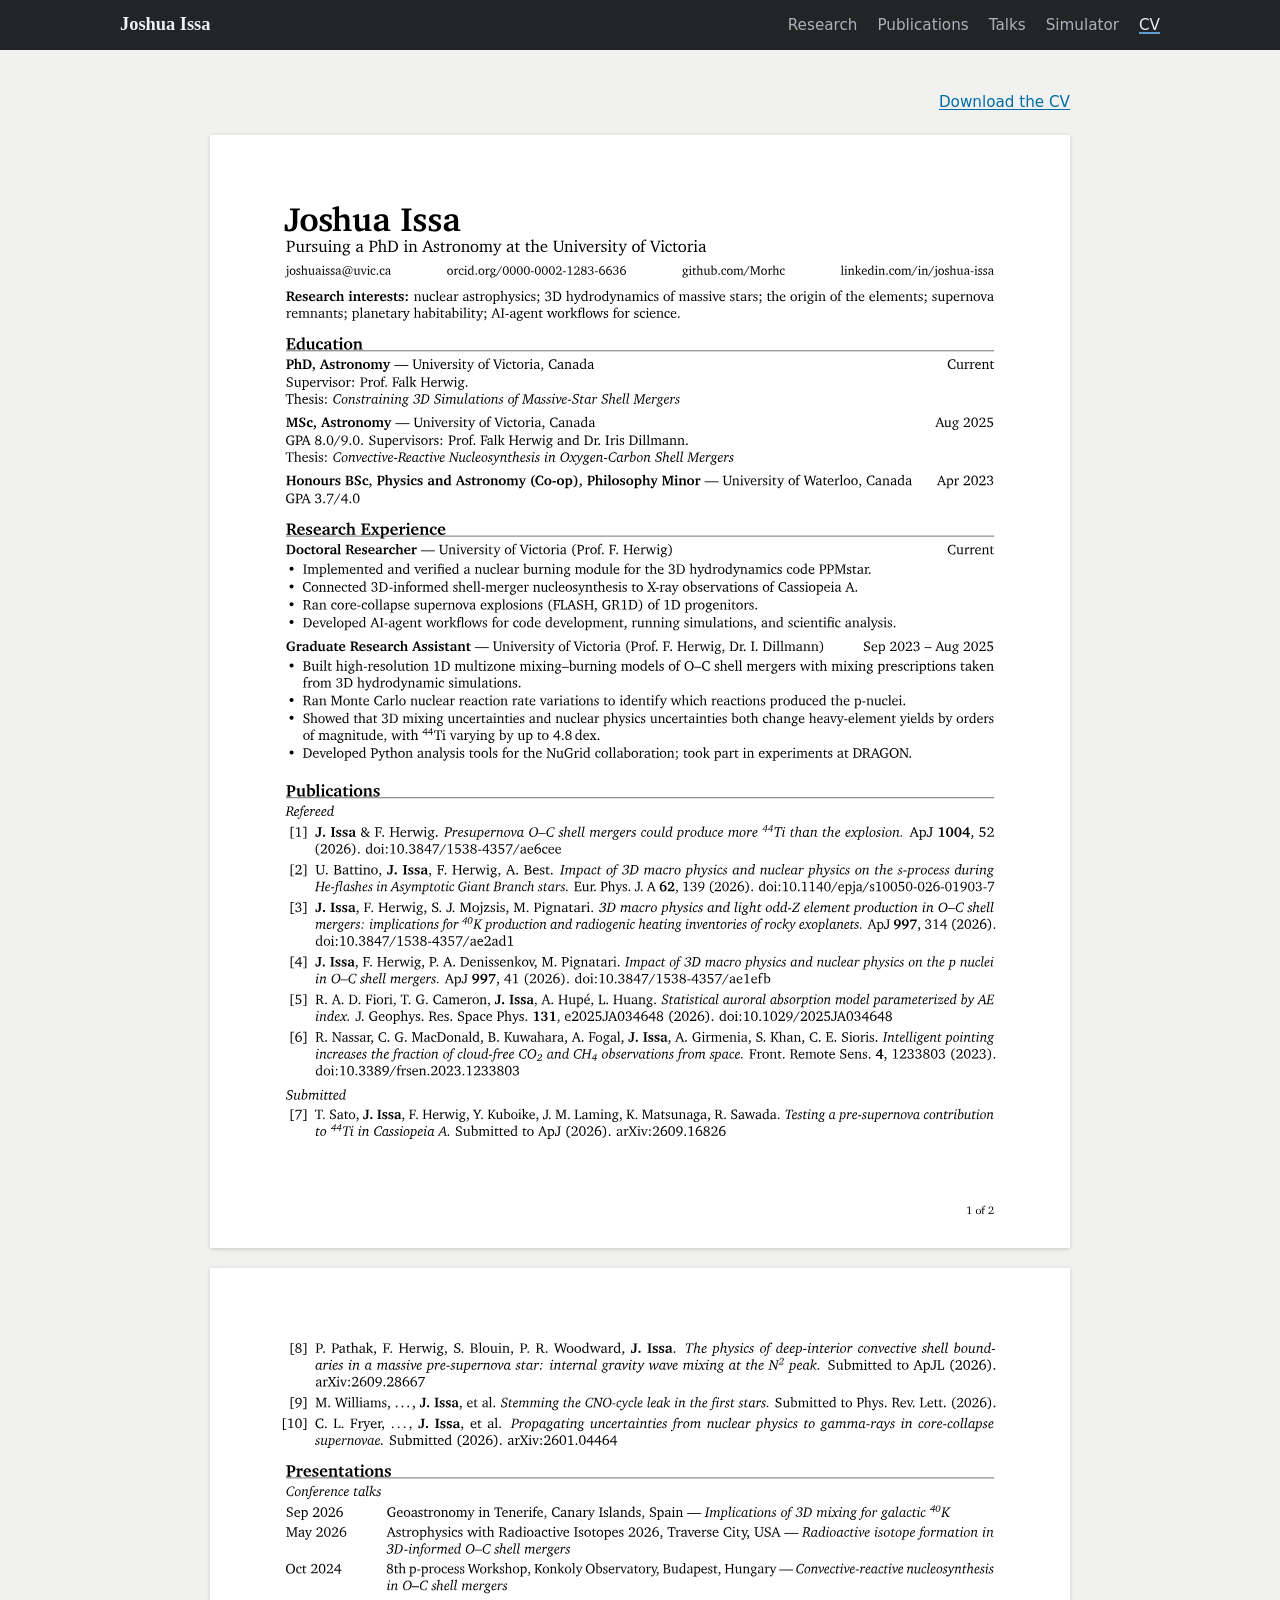
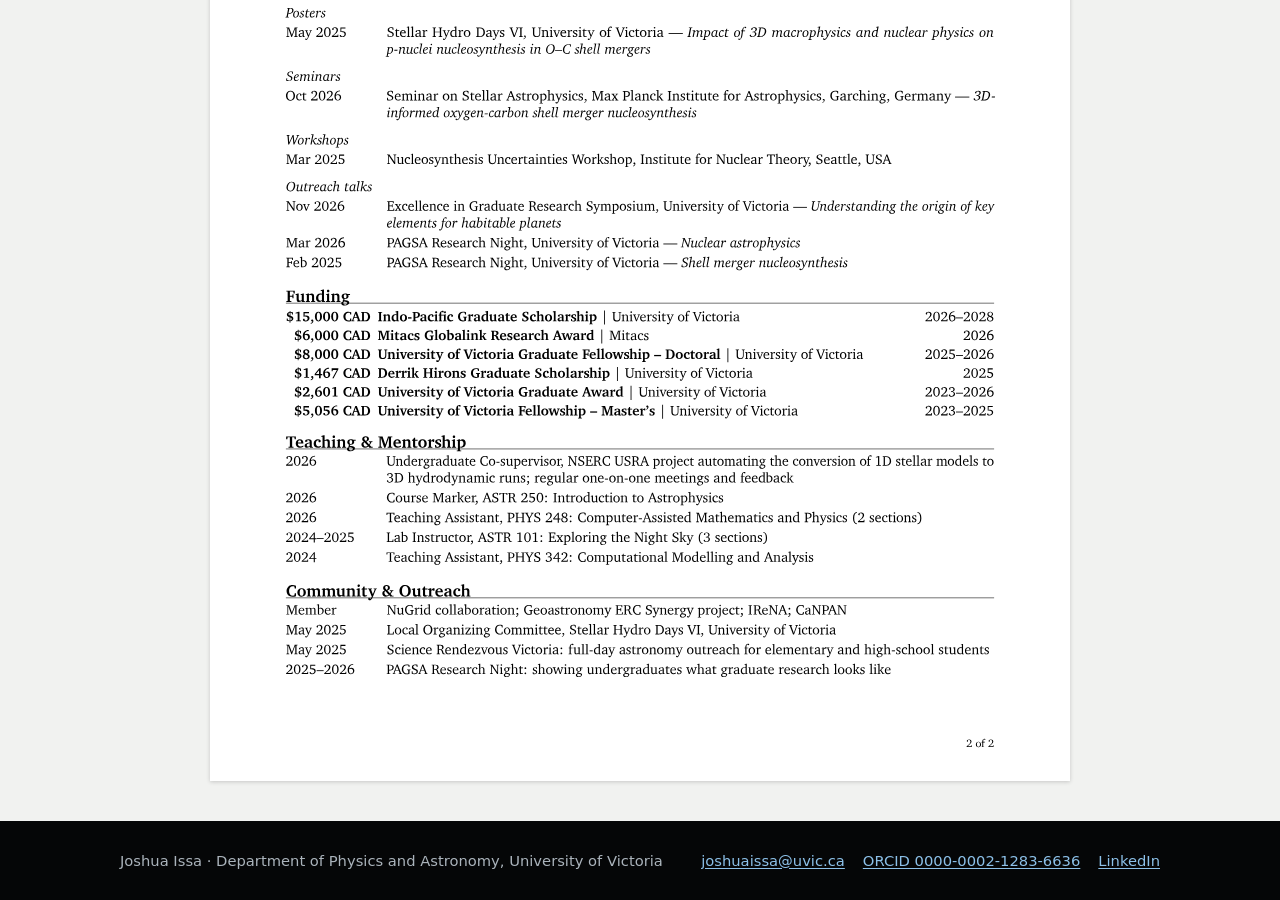
==== cv/index.html @ 113eba2e "Publish site from 1e0b8fc" ====
<!DOCTYPE html>
<html lang="en">
<head>
  <meta charset="utf-8">
  <meta name="viewport" content="width=device-width, initial-scale=1">
  <title>CV · Joshua Issa</title>
  <meta name="description" content="Curriculum vitae of Joshua Issa.">
  <link rel="icon" href="../images/favicon-32.png" type="image/png" sizes="32x32">
  <link rel="icon" href="../images/favicon.svg" type="image/svg+xml">
  <link rel="apple-touch-icon" href="../images/favicon-180.png">
  <link rel="stylesheet" href="../css/site.css">
  <style>
    .cv { padding: clamp(20px, 4vw, 40px) 0; background: var(--bg-alt); }
    .cv .wrap { display: grid; gap: 20px; justify-items: center; }
    .cv-bar { width: 100%; max-width: 860px; display: flex; justify-content: flex-end; font-size: .95rem; }
    .cv-page { position: relative; width: 100%; max-width: 860px; background: #fff; box-shadow: 0 1px 4px rgba(0, 0, 0, .18); }
    .cv-page img { width: 100%; height: 100%; }
    .cv-link { position: absolute; display: block; }
    .cv-link:hover, .cv-link:focus-visible { background: rgba(0, 107, 164, .12); outline: none; }
  </style>
</head>
<body>
<!-- Generated by tools/make_cv.py from tools/cv_template.html. Edit the template, not this file. -->
<header class="topbar">
  <div class="wrap">
    <a class="brand" href="../">Joshua Issa</a>
    <nav aria-label="Main">
      <ul class="nav">
        <li><a href="../research/">Research</a></li>
        <li><a href="../publications/">Publications</a></li>
        <li><a href="../talks/">Talks</a></li>
        <li><a href="../simulator/">Simulator</a></li>
        <li><a href="../cv/" aria-current="page">CV</a></li>
      </ul>
    </nav>
  </div>
</header>
<main class="cv">
  <div class="wrap">
    <div class="cv-bar"><a href="../Joshua_Issa_CV.pdf" download>Download the CV</a></div>
      <div class="cv-page" style="aspect-ratio:0.77273">
        <img src="../images/cv/page-1.svg" alt="CV page 1"><a class="cv-link" href="mailto:joshuaissa@uvic.ca" style="left:8.661%;top:11.592%;width:12.574%;height:1.341%" aria-label="mailto:joshuaissa@uvic.ca"></a><a class="cv-link" href="https://orcid.org/0000-0002-1283-6636" target="_blank" rel="noopener" style="left:27.359%;top:11.592%;width:21.229%;height:1.341%" aria-label="https://orcid.org/0000-0002-1283-6636"></a><a class="cv-link" href="https://github.com/Morhc" target="_blank" rel="noopener" style="left:54.713%;top:11.592%;width:12.313%;height:1.341%" aria-label="https://github.com/Morhc"></a><a class="cv-link" href="https://www.linkedin.com/in/joshua-issa" target="_blank" rel="noopener" style="left:73.150%;top:11.592%;width:18.189%;height:1.341%" aria-label="https://www.linkedin.com/in/joshua-issa"></a><a class="cv-link" href="https://doi.org/10.3847/1538-4357/ae6cee" target="_blank" rel="noopener" style="left:17.903%;top:63.500%;width:23.139%;height:1.365%" aria-label="https://doi.org/10.3847/1538-4357/ae6cee"></a><a class="cv-link" href="https://doi.org/10.1140/epja/s10050-026-01903-7" target="_blank" rel="noopener" style="left:63.613%;top:66.882%;width:27.798%;height:1.462%" aria-label="https://doi.org/10.1140/epja/s10050-026-01903-7"></a><a class="cv-link" href="https://doi.org/10.3847/1538-4357/ae2ad1" target="_blank" rel="noopener" style="left:12.079%;top:71.774%;width:23.464%;height:1.309%" aria-label="https://doi.org/10.3847/1538-4357/ae2ad1"></a><a class="cv-link" href="https://doi.org/10.3847/1538-4357/ae1efb" target="_blank" rel="noopener" style="left:42.224%;top:75.156%;width:23.144%;height:1.462%" aria-label="https://doi.org/10.3847/1538-4357/ae1efb"></a><a class="cv-link" href="https://doi.org/10.1029/2025JA034648" target="_blank" rel="noopener" style="left:59.028%;top:78.538%;width:20.511%;height:1.462%" aria-label="https://doi.org/10.1029/2025JA034648"></a><a class="cv-link" href="https://doi.org/10.3389/frsen.2023.1233803" target="_blank" rel="noopener" style="left:12.079%;top:83.429%;width:24.122%;height:1.309%" aria-label="https://doi.org/10.3389/frsen.2023.1233803"></a><a class="cv-link" href="https://arxiv.org/abs/2609.16826" target="_blank" rel="noopener" style="left:47.059%;top:88.742%;width:13.117%;height:1.586%" aria-label="https://arxiv.org/abs/2609.16826"></a>
      </div>
      <div class="cv-page" style="aspect-ratio:0.77273">
        <img src="../images/cv/page-2.svg" alt="CV page 2"><a class="cv-link" href="https://arxiv.org/abs/2609.28667" target="_blank" rel="noopener" style="left:12.079%;top:9.625%;width:13.117%;height:1.206%" aria-label="https://arxiv.org/abs/2609.28667"></a><a class="cv-link" href="https://arxiv.org/abs/2601.04464" target="_blank" rel="noopener" style="left:34.413%;top:14.835%;width:13.117%;height:1.459%" aria-label="https://arxiv.org/abs/2601.04464"></a>
      </div>
  </div>
</main>

<footer class="site">
  <div class="wrap">
    <span>Joshua Issa · Department of Physics and Astronomy, University of Victoria</span>
    <ul>
      <li><a href="mailto:joshuaissa@uvic.ca">joshuaissa@uvic.ca</a></li>
      <li><a href="https://orcid.org/0000-0002-1283-6636" target="_blank" rel="noopener">ORCID 0000-0002-1283-6636</a></li>
      <li><a href="https://www.linkedin.com/in/joshua-issa" target="_blank" rel="noopener">LinkedIn</a></li>
    </ul>
  </div>
</footer>
</body>
</html>
---- css/site.css ----
/* Joshua Issa — site styles. Colours: the NuGrid/CSA plotting palette
   (006BA4, 5F9ED1, FF800E, C85200) so the page matches the figures. */

:root {
  --bg: #fbfbfa;
  --bg-alt: #f1f2f0;
  --panel: #ffffff;
  --ink: #1d1f21;
  --ink-soft: #4a4f55;
  --ink-faint: #6f757c;
  --rule: #dcdfe2;
  --accent: #006ba4;
  --accent-2: #c85200;
  --hero-bg: #050607;
  --hero-ink: #eef1f3;
  --hero-soft: #aab3bb;
  --serif: "Charter", "Bitstream Charter", "XCharter", "Iowan Old Style", Georgia, serif;
  --sans: system-ui, -apple-system, "Segoe UI", Roboto, "Helvetica Neue", Arial, sans-serif;
  --mono: ui-monospace, "SF Mono", Menlo, Consolas, monospace;
  --wrap: 1120px;
  --gutter: clamp(16px, 4vw, 40px);
  color-scheme: light;
}
@media (prefers-color-scheme: dark) {
  :root {
    --bg: #0d1014;
    --bg-alt: #141920;
    --panel: #161c23;
    --ink: #e8ebee;
    --ink-soft: #b4bcc4;
    --ink-faint: #8a939c;
    --rule: #28313a;
    --accent: #5f9ed1;
    --accent-2: #ff800e;
    color-scheme: dark;
  }
}

* { box-sizing: border-box; }
html { -webkit-text-size-adjust: 100%; scroll-behavior: smooth; }
@media (prefers-reduced-motion: reduce) { html { scroll-behavior: auto; } }
body {
  margin: 0; background: var(--bg); color: var(--ink);
  font: 17px/1.6 var(--sans);
}
img, video, canvas { max-width: 100%; display: block; }
a { color: var(--accent); text-decoration-thickness: 1px; text-underline-offset: 2px; }
a:hover { text-decoration-thickness: 2px; }
h1, h2, h3 { font-family: var(--serif); font-weight: 600; line-height: 1.2; margin: 0 0 .5em; }
h2 { font-size: clamp(1.6rem, 3vw, 2.1rem); }
h3 { font-size: 1.25rem; }
p { margin: 0 0 1em; }
sup { line-height: 0; }
.wrap { max-width: var(--wrap); margin: 0 auto; padding: 0 var(--gutter); }
.skip { position: absolute; left: -999px; }
.skip:focus { left: 8px; top: 8px; background: var(--panel); padding: 6px 10px; z-index: 10; }

/* ---------- top bar ---------- */
.topbar {
  position: sticky; top: 0; z-index: 5;
  background: color-mix(in srgb, var(--hero-bg) 88%, transparent);
  backdrop-filter: blur(8px); -webkit-backdrop-filter: blur(8px);
  border-bottom: 1px solid #1d242b;
}
.topbar .wrap { display: flex; flex-wrap: wrap; align-items: center; justify-content: space-between; gap: 6px 24px; padding-top: 10px; padding-bottom: 10px; }
.brand { font-family: var(--serif); font-size: 1.15rem; color: var(--hero-ink); text-decoration: none; font-weight: 600; }
.nav { display: flex; flex-wrap: wrap; gap: 4px 20px; margin: 0; padding: 0; list-style: none; }
.nav a { color: var(--hero-soft); text-decoration: none; font-size: .95rem; }
.nav a:hover, .nav a[aria-current="page"] { color: var(--hero-ink); }
.nav a[aria-current="page"] { box-shadow: inset 0 -2px 0 #5f9ed1; }

/* ---------- hero ---------- */
.hero { background: var(--hero-bg); color: var(--hero-ink); }
.hero .wrap { display: grid; grid-template-columns: minmax(0, 1.1fr) minmax(0, .9fr); gap: clamp(24px, 5vw, 64px); align-items: center; padding-top: clamp(32px, 6vw, 72px); padding-bottom: clamp(32px, 6vw, 72px); }
.hero h1 { font-size: clamp(2.4rem, 6vw, 3.8rem); margin-bottom: .2em; }
.hero .role { color: var(--hero-soft); font-size: 1.1rem; margin-bottom: 1.2em; }
.hero p { color: #d3d9de; }
.hero a { color: #8cc0e8; }
.hero .links { display: flex; flex-wrap: wrap; gap: 10px; margin-top: 1.4em; padding: 0; list-style: none; }
.hero .links a {
  display: inline-block; padding: 7px 14px; border: 1px solid #34414d; border-radius: 999px;
  color: var(--hero-ink); text-decoration: none; font-size: .92rem;
}
.hero .links a:hover { border-color: #5f9ed1; }
.hero figure { margin: 0; }
.hero video, .hero .poster { width: 100%; aspect-ratio: 1; border-radius: 50%; object-fit: cover; background: #000; }
.hero figcaption { color: var(--hero-soft); font-size: .85rem; margin-top: 12px; text-align: center; }
.page-hero .wrap { display: block; padding-top: clamp(28px, 5vw, 56px); padding-bottom: clamp(24px, 4vw, 44px); }
.page-hero h1 { font-size: clamp(2rem, 5vw, 3rem); }
.page-hero p { margin-bottom: 0; }

/* ---------- sections ---------- */
section.block { padding: clamp(40px, 6vw, 72px) 0; }
section.block.alt { background: var(--bg-alt); }
.lede { font-size: 1.08rem; color: var(--ink-soft); }
.kicker { font: 600 .78rem/1 var(--sans); letter-spacing: .08em; text-transform: uppercase; color: var(--accent-2); margin-bottom: .8em; }

/* news */
.news { list-style: none; margin: 0; padding: 0; border-top: 1px solid var(--rule); }
.news li { display: grid; grid-template-columns: 7.5em minmax(0, 1fr); gap: 16px; padding: 12px 0; border-bottom: 1px solid var(--rule); }
.news time { color: var(--ink-faint); font-variant-numeric: tabular-nums; font-size: .95rem; }
@media (max-width: 560px) { .news li { grid-template-columns: 1fr; gap: 2px; } }

/* cards */
.cards { display: grid; grid-template-columns: repeat(auto-fill, minmax(min(100%, 300px), 1fr)); gap: 24px; }
.card { background: var(--panel); border: 1px solid var(--rule); border-radius: 10px; overflow: hidden; display: flex; flex-direction: column; }
.card .media { aspect-ratio: 16 / 10; background: #000; overflow: hidden; }
.card .media img { width: 100%; height: 100%; object-fit: cover; }
.card .media.paper { background: #fff; }
.card .media.paper img { object-fit: contain; padding: 8px; }
.card .body { padding: 18px 20px 20px; display: flex; flex-direction: column; gap: 8px; flex: 1; }
.card h3 { margin: 0; }
.card p { margin: 0; color: var(--ink-soft); font-size: .97rem; }
.card .more { margin-top: auto; padding-top: 6px; font-size: .95rem; }
.tag { display: inline-block; font: 600 .72rem/1 var(--sans); letter-spacing: .06em; text-transform: uppercase; color: var(--ink-faint); }

/* research page */
.project { display: grid; grid-template-columns: minmax(0, 1fr) minmax(0, 1fr); gap: 8px clamp(24px, 4vw, 48px); align-items: start; padding: clamp(28px, 4vw, 44px) 0; border-top: 1px solid var(--rule); }
.project:first-of-type { border-top: 0; }
.project > .tag { grid-column: 1 / -1; }
.project .text h3 { margin-top: 0; }
.project.flip > .text { order: 2; }
.project .text p { color: var(--ink-soft); }
.project .papers { font-size: .95rem; margin: 0; padding-left: 1.1em; }
.project .papers li { margin-bottom: .3em; }
figure.fig { margin: 0; }
figure.fig img, figure.fig video { width: 100%; border-radius: 8px; border: 1px solid var(--rule); }
figure.fig.dark img, figure.fig.dark video { background: #000; border-color: #000; }
figure.fig.paper img { background: #fff; padding: 6px; }
figure.fig figcaption { font-size: .86rem; color: var(--ink-faint); margin-top: 8px; line-height: 1.45; }
.fig-pair { display: grid; grid-template-columns: 1fr 1fr; gap: 16px; }
@media (max-width: 820px) {
  .hero .wrap, .project { grid-template-columns: minmax(0, 1fr); }
  .project.flip > .text { order: 0; }
  .hero figure { max-width: 420px; margin: 0 auto; width: 100%; }
}
@media (max-width: 520px) { .fig-pair { grid-template-columns: 1fr; } }

/* publications and talks */
.pubs { list-style: none; margin: 0 0 2.2em; padding: 0; counter-reset: pub; }
.pubs li { position: relative; padding: 14px 0 14px 2.6em; border-bottom: 1px solid var(--rule); counter-increment: pub; }
.pubs li::before { content: counter(pub); position: absolute; left: 0; top: 14px; width: 1.9em; text-align: right; color: var(--ink-faint); font-variant-numeric: tabular-nums; }
.pubs .title { display: block; font-family: var(--serif); font-size: 1.08rem; color: var(--ink); line-height: 1.35; margin-bottom: 3px; }
.pubs .authors { color: var(--ink-soft); font-size: .93rem; }
.pubs .authors b { color: var(--ink); }
.pubs .venue { color: var(--ink-faint); font-size: .93rem; }
.pubs .ids { display: flex; flex-wrap: wrap; gap: 6px 14px; margin-top: 4px; font-size: .88rem; }
.pubs .summary { margin: 6px 0 0; color: var(--ink-soft); font-size: .93rem; }
.talks { list-style: none; margin: 0 0 2.2em; padding: 0; border-top: 1px solid var(--rule); }
.talks li { display: grid; grid-template-columns: 7.5em minmax(0, 1fr); gap: 16px; padding: 12px 0; border-bottom: 1px solid var(--rule); }
.talks time { color: var(--ink-faint); font-variant-numeric: tabular-nums; font-size: .95rem; }
.talks .t { display: block; font-family: var(--serif); font-size: 1.04rem; }
.talks .where { color: var(--ink-soft); font-size: .93rem; }
@media (max-width: 560px) { .talks li { grid-template-columns: 1fr; gap: 2px; } }
h3.list-head { margin-top: .4em; font-size: 1.15rem; }

/* footer */
footer.site { background: var(--hero-bg); color: var(--hero-soft); padding: 28px 0; font-size: .92rem; }
footer.site .wrap { display: flex; flex-wrap: wrap; gap: 8px 24px; justify-content: space-between; }
footer.site a { color: #8cc0e8; }
footer.site ul { display: flex; flex-wrap: wrap; gap: 6px 18px; margin: 0; padding: 0; list-style: none; }

/* buttons */
.btn { display: inline-block; padding: 9px 16px; border-radius: 8px; border: 1px solid var(--accent); color: var(--accent); text-decoration: none; font-size: .95rem; background: transparent; cursor: pointer; font-family: var(--sans); }
.btn:hover { background: color-mix(in srgb, var(--accent) 10%, transparent); }
.btn.solid { background: var(--accent); color: #fff; }
.btn.solid:hover { background: color-mix(in srgb, var(--accent) 85%, #000); }
.talks .where, .talks .t { display: block; }
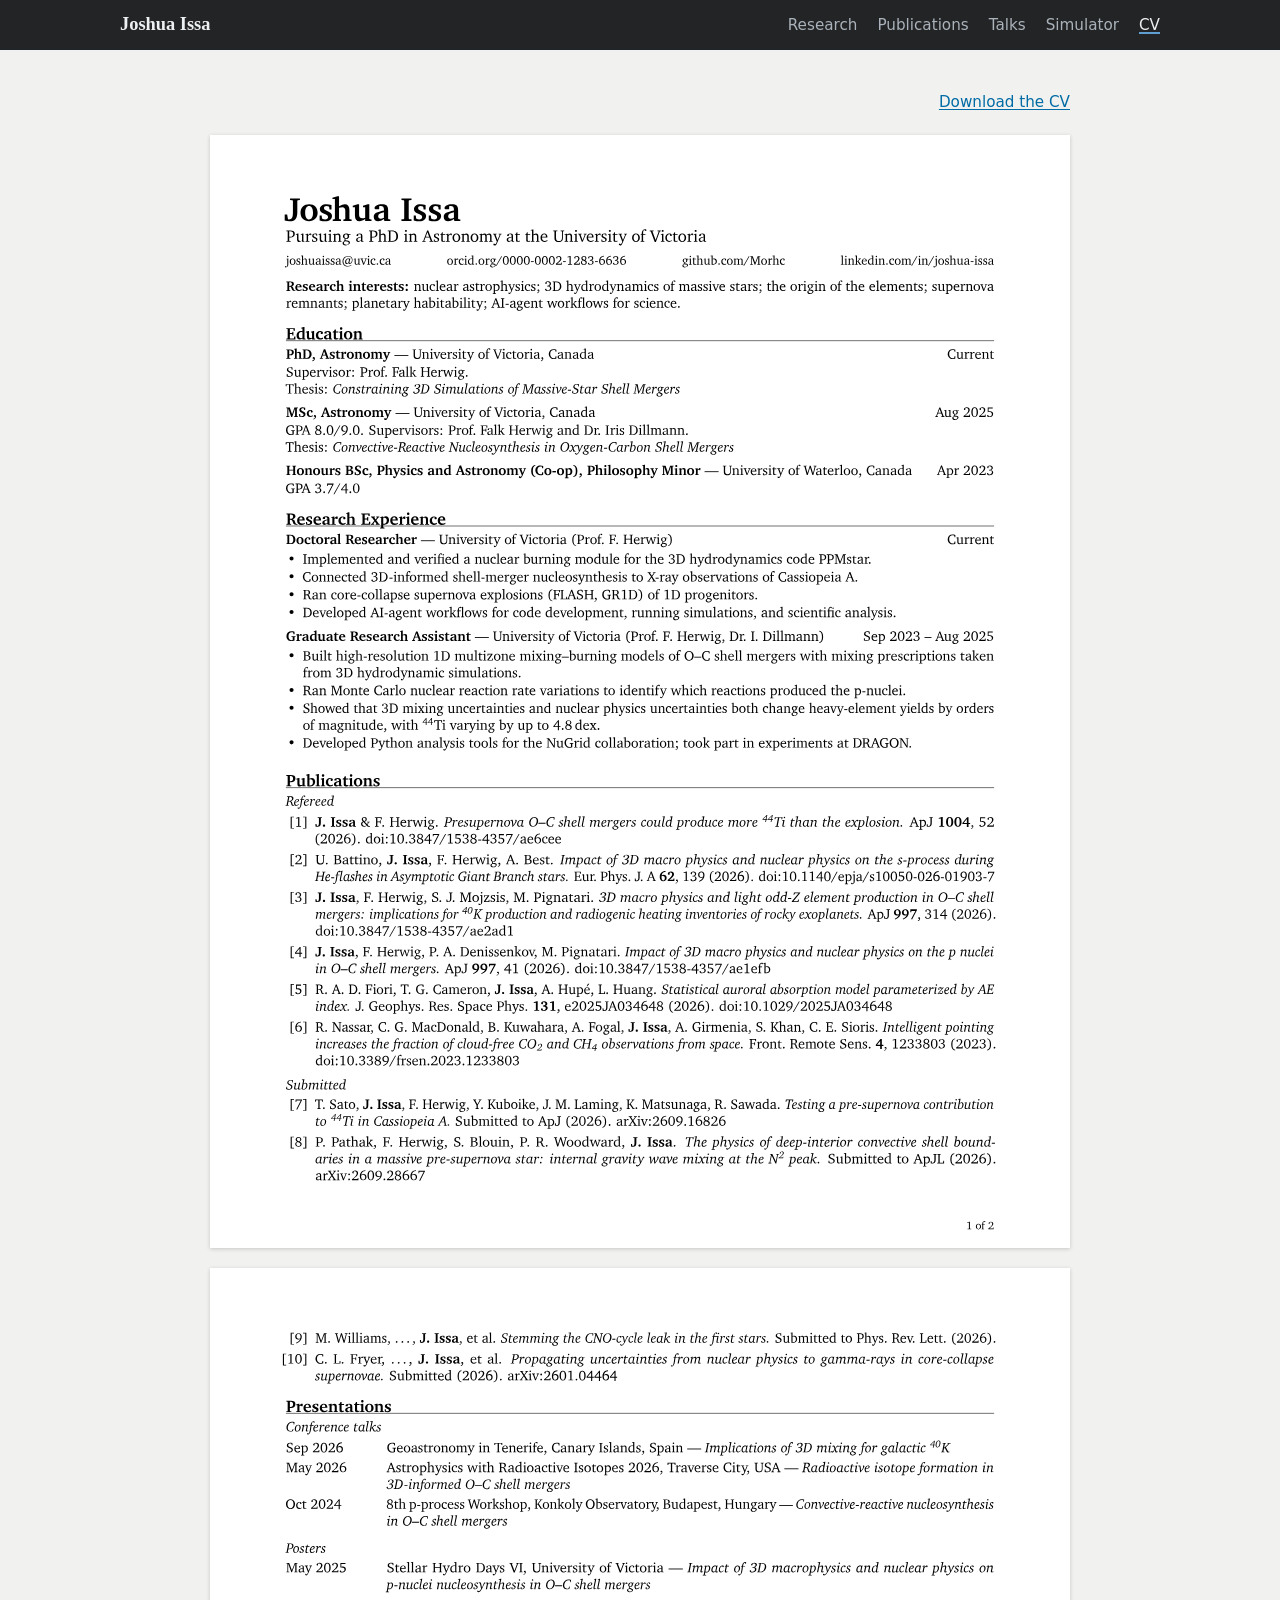
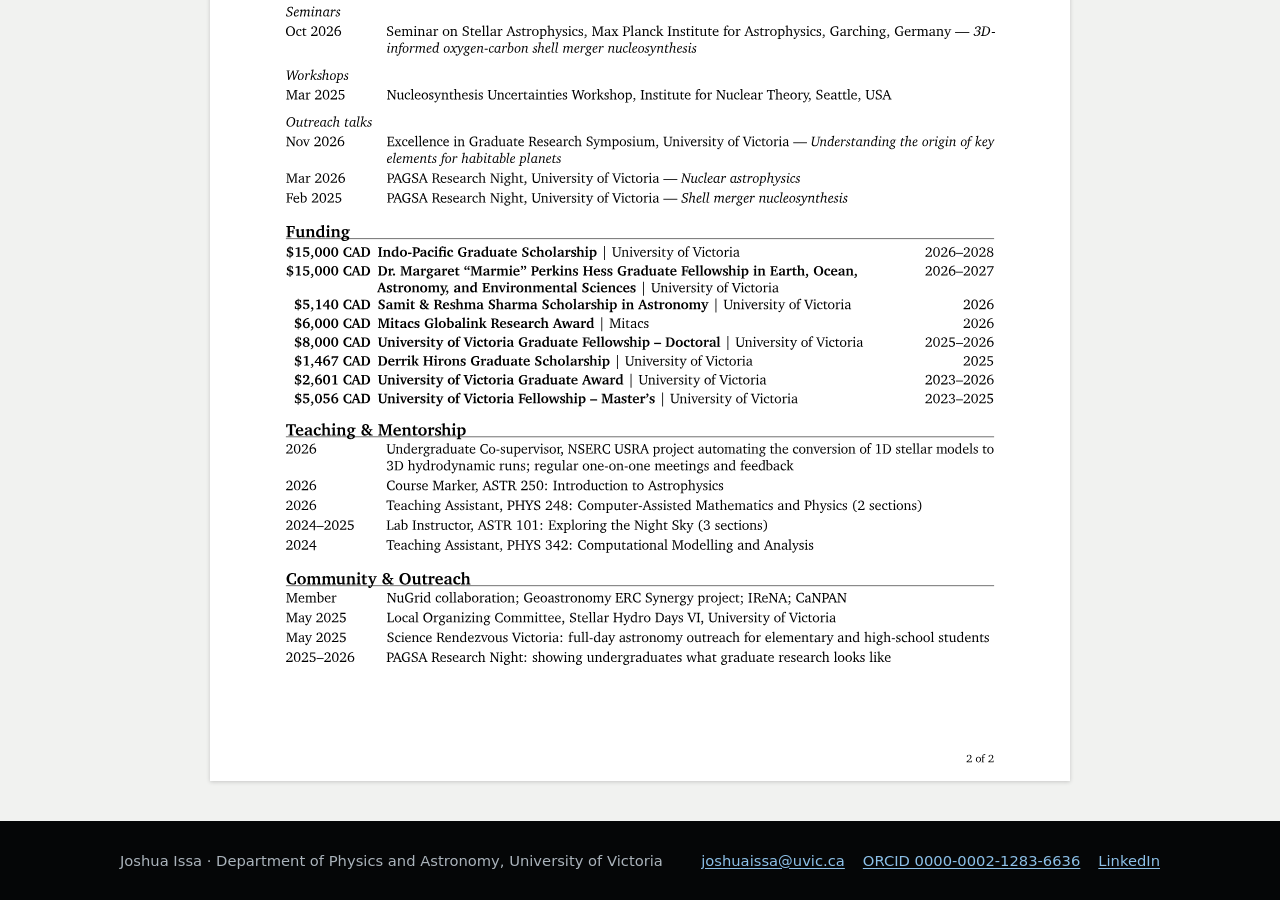
==== commit c6267157: "Publish site from 9395ffa" ====
--- a/cv/index.html
+++ b/cv/index.html
@@ -39,10 +39,10 @@
   <div class="wrap">
     <div class="cv-bar"><a href="../Joshua_Issa_CV.pdf" download>Download the CV</a></div>
       <div class="cv-page" style="aspect-ratio:0.77273">
-        <img src="../images/cv/page-1.svg" alt="CV page 1"><a class="cv-link" href="mailto:joshuaissa@uvic.ca" style="left:8.661%;top:11.592%;width:12.574%;height:1.341%" aria-label="mailto:joshuaissa@uvic.ca"></a><a class="cv-link" href="https://orcid.org/0000-0002-1283-6636" target="_blank" rel="noopener" style="left:27.359%;top:11.592%;width:21.229%;height:1.341%" aria-label="https://orcid.org/0000-0002-1283-6636"></a><a class="cv-link" href="https://github.com/Morhc" target="_blank" rel="noopener" style="left:54.713%;top:11.592%;width:12.313%;height:1.341%" aria-label="https://github.com/Morhc"></a><a class="cv-link" href="https://www.linkedin.com/in/joshua-issa" target="_blank" rel="noopener" style="left:73.150%;top:11.592%;width:18.189%;height:1.341%" aria-label="https://www.linkedin.com/in/joshua-issa"></a><a class="cv-link" href="https://doi.org/10.3847/1538-4357/ae6cee" target="_blank" rel="noopener" style="left:17.903%;top:63.500%;width:23.139%;height:1.365%" aria-label="https://doi.org/10.3847/1538-4357/ae6cee"></a><a class="cv-link" href="https://doi.org/10.1140/epja/s10050-026-01903-7" target="_blank" rel="noopener" style="left:63.613%;top:66.882%;width:27.798%;height:1.462%" aria-label="https://doi.org/10.1140/epja/s10050-026-01903-7"></a><a class="cv-link" href="https://doi.org/10.3847/1538-4357/ae2ad1" target="_blank" rel="noopener" style="left:12.079%;top:71.774%;width:23.464%;height:1.309%" aria-label="https://doi.org/10.3847/1538-4357/ae2ad1"></a><a class="cv-link" href="https://doi.org/10.3847/1538-4357/ae1efb" target="_blank" rel="noopener" style="left:42.224%;top:75.156%;width:23.144%;height:1.462%" aria-label="https://doi.org/10.3847/1538-4357/ae1efb"></a><a class="cv-link" href="https://doi.org/10.1029/2025JA034648" target="_blank" rel="noopener" style="left:59.028%;top:78.538%;width:20.511%;height:1.462%" aria-label="https://doi.org/10.1029/2025JA034648"></a><a class="cv-link" href="https://doi.org/10.3389/frsen.2023.1233803" target="_blank" rel="noopener" style="left:12.079%;top:83.429%;width:24.122%;height:1.309%" aria-label="https://doi.org/10.3389/frsen.2023.1233803"></a><a class="cv-link" href="https://arxiv.org/abs/2609.16826" target="_blank" rel="noopener" style="left:47.059%;top:88.742%;width:13.117%;height:1.586%" aria-label="https://arxiv.org/abs/2609.16826"></a>
+        <img src="../images/cv/page-1.svg" alt="CV page 1"><a class="cv-link" href="mailto:joshuaissa@uvic.ca" style="left:8.661%;top:10.683%;width:12.574%;height:1.341%" aria-label="mailto:joshuaissa@uvic.ca"></a><a class="cv-link" href="https://orcid.org/0000-0002-1283-6636" target="_blank" rel="noopener" style="left:27.359%;top:10.683%;width:21.229%;height:1.341%" aria-label="https://orcid.org/0000-0002-1283-6636"></a><a class="cv-link" href="https://github.com/Morhc" target="_blank" rel="noopener" style="left:54.713%;top:10.683%;width:12.313%;height:1.341%" aria-label="https://github.com/Morhc"></a><a class="cv-link" href="https://www.linkedin.com/in/joshua-issa" target="_blank" rel="noopener" style="left:73.150%;top:10.683%;width:18.189%;height:1.341%" aria-label="https://www.linkedin.com/in/joshua-issa"></a><a class="cv-link" href="https://doi.org/10.3847/1538-4357/ae6cee" target="_blank" rel="noopener" style="left:17.903%;top:62.591%;width:23.139%;height:1.365%" aria-label="https://doi.org/10.3847/1538-4357/ae6cee"></a><a class="cv-link" href="https://doi.org/10.1140/epja/s10050-026-01903-7" target="_blank" rel="noopener" style="left:63.613%;top:65.973%;width:27.798%;height:1.462%" aria-label="https://doi.org/10.1140/epja/s10050-026-01903-7"></a><a class="cv-link" href="https://doi.org/10.3847/1538-4357/ae2ad1" target="_blank" rel="noopener" style="left:12.079%;top:70.865%;width:23.464%;height:1.309%" aria-label="https://doi.org/10.3847/1538-4357/ae2ad1"></a><a class="cv-link" href="https://doi.org/10.3847/1538-4357/ae1efb" target="_blank" rel="noopener" style="left:42.224%;top:74.247%;width:23.144%;height:1.462%" aria-label="https://doi.org/10.3847/1538-4357/ae1efb"></a><a class="cv-link" href="https://doi.org/10.1029/2025JA034648" target="_blank" rel="noopener" style="left:59.028%;top:77.629%;width:20.511%;height:1.462%" aria-label="https://doi.org/10.1029/2025JA034648"></a><a class="cv-link" href="https://doi.org/10.3389/frsen.2023.1233803" target="_blank" rel="noopener" style="left:12.079%;top:82.520%;width:24.122%;height:1.309%" aria-label="https://doi.org/10.3389/frsen.2023.1233803"></a><a class="cv-link" href="https://arxiv.org/abs/2609.16826" target="_blank" rel="noopener" style="left:47.059%;top:87.832%;width:13.117%;height:1.586%" aria-label="https://arxiv.org/abs/2609.16826"></a><a class="cv-link" href="https://arxiv.org/abs/2609.28667" target="_blank" rel="noopener" style="left:12.079%;top:92.893%;width:13.117%;height:1.206%" aria-label="https://arxiv.org/abs/2609.28667"></a>
       </div>
       <div class="cv-page" style="aspect-ratio:0.77273">
-        <img src="../images/cv/page-2.svg" alt="CV page 2"><a class="cv-link" href="https://arxiv.org/abs/2609.28667" target="_blank" rel="noopener" style="left:12.079%;top:9.625%;width:13.117%;height:1.206%" aria-label="https://arxiv.org/abs/2609.28667"></a><a class="cv-link" href="https://arxiv.org/abs/2601.04464" target="_blank" rel="noopener" style="left:34.413%;top:14.835%;width:13.117%;height:1.459%" aria-label="https://arxiv.org/abs/2601.04464"></a>
+        <img src="../images/cv/page-2.svg" alt="CV page 2"><a class="cv-link" href="https://arxiv.org/abs/2601.04464" target="_blank" rel="noopener" style="left:34.413%;top:9.034%;width:13.117%;height:1.459%" aria-label="https://arxiv.org/abs/2601.04464"></a>
       </div>
   </div>
 </main>
